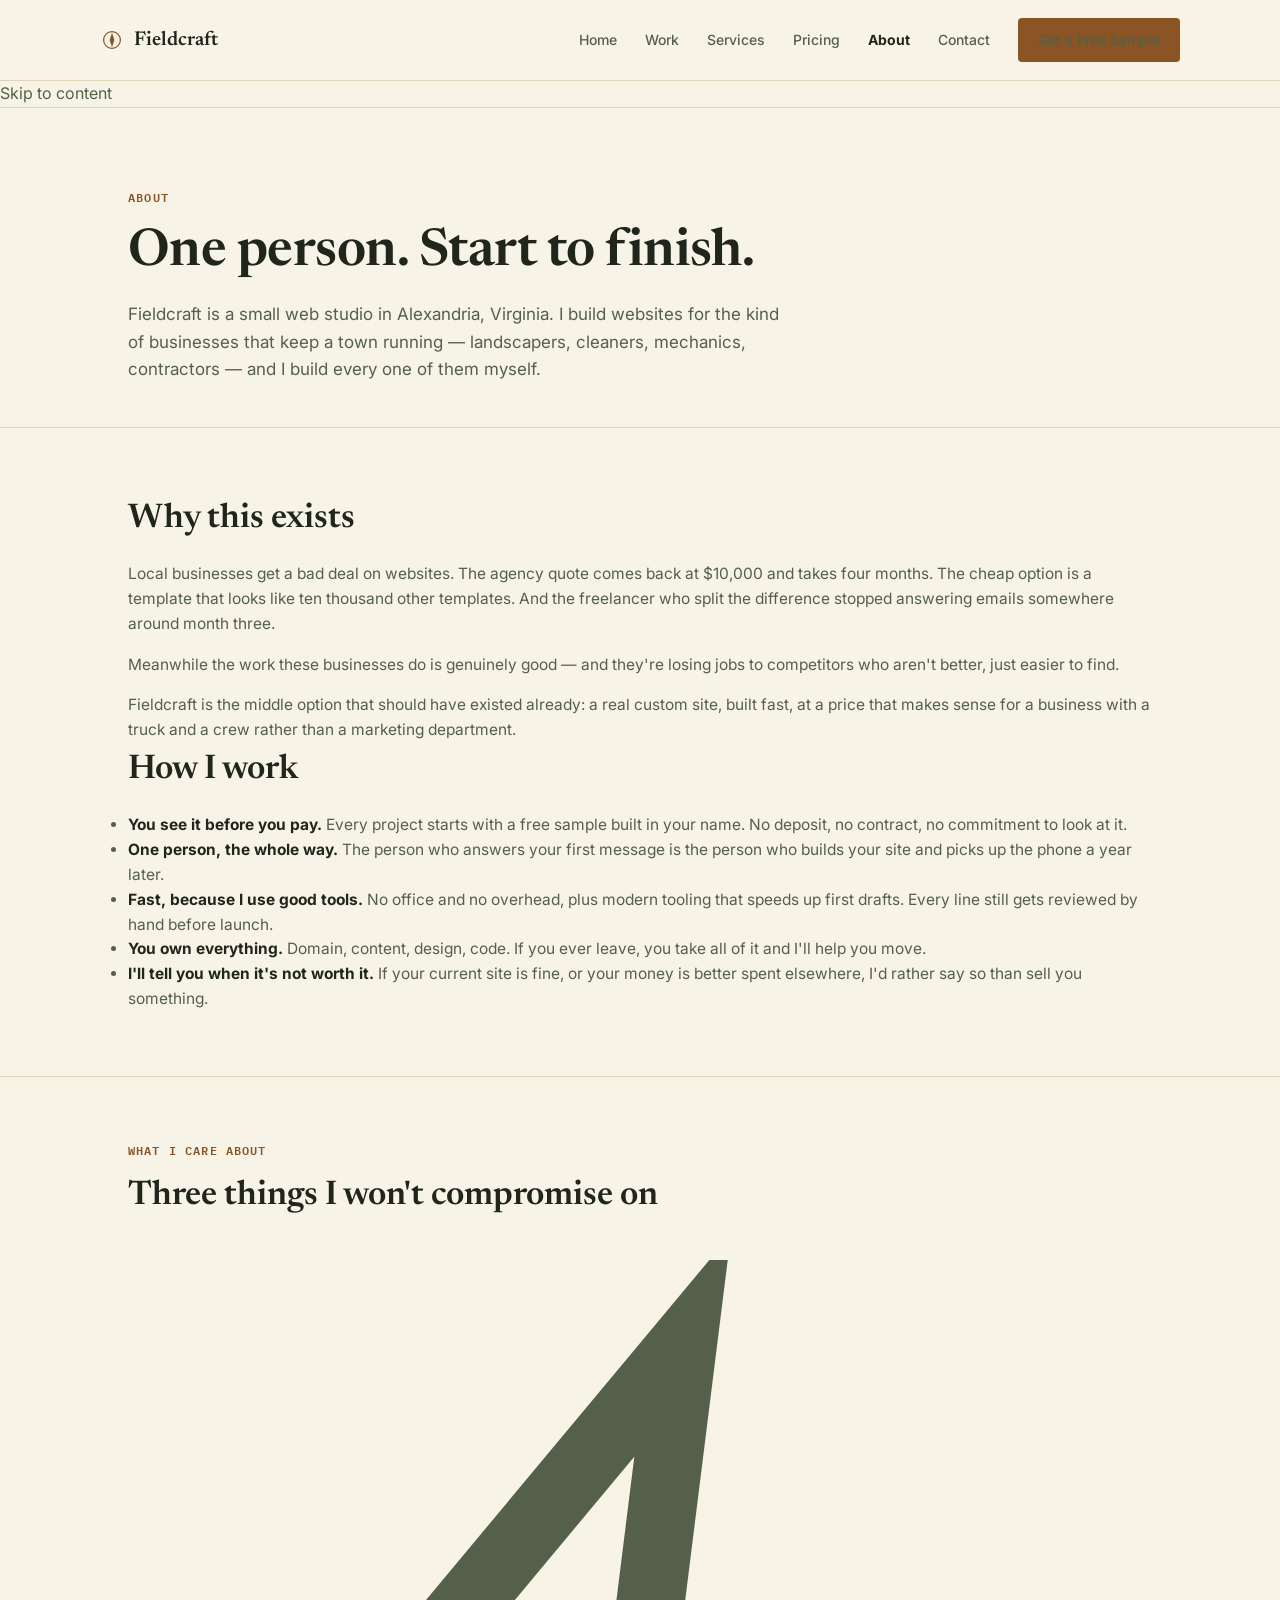
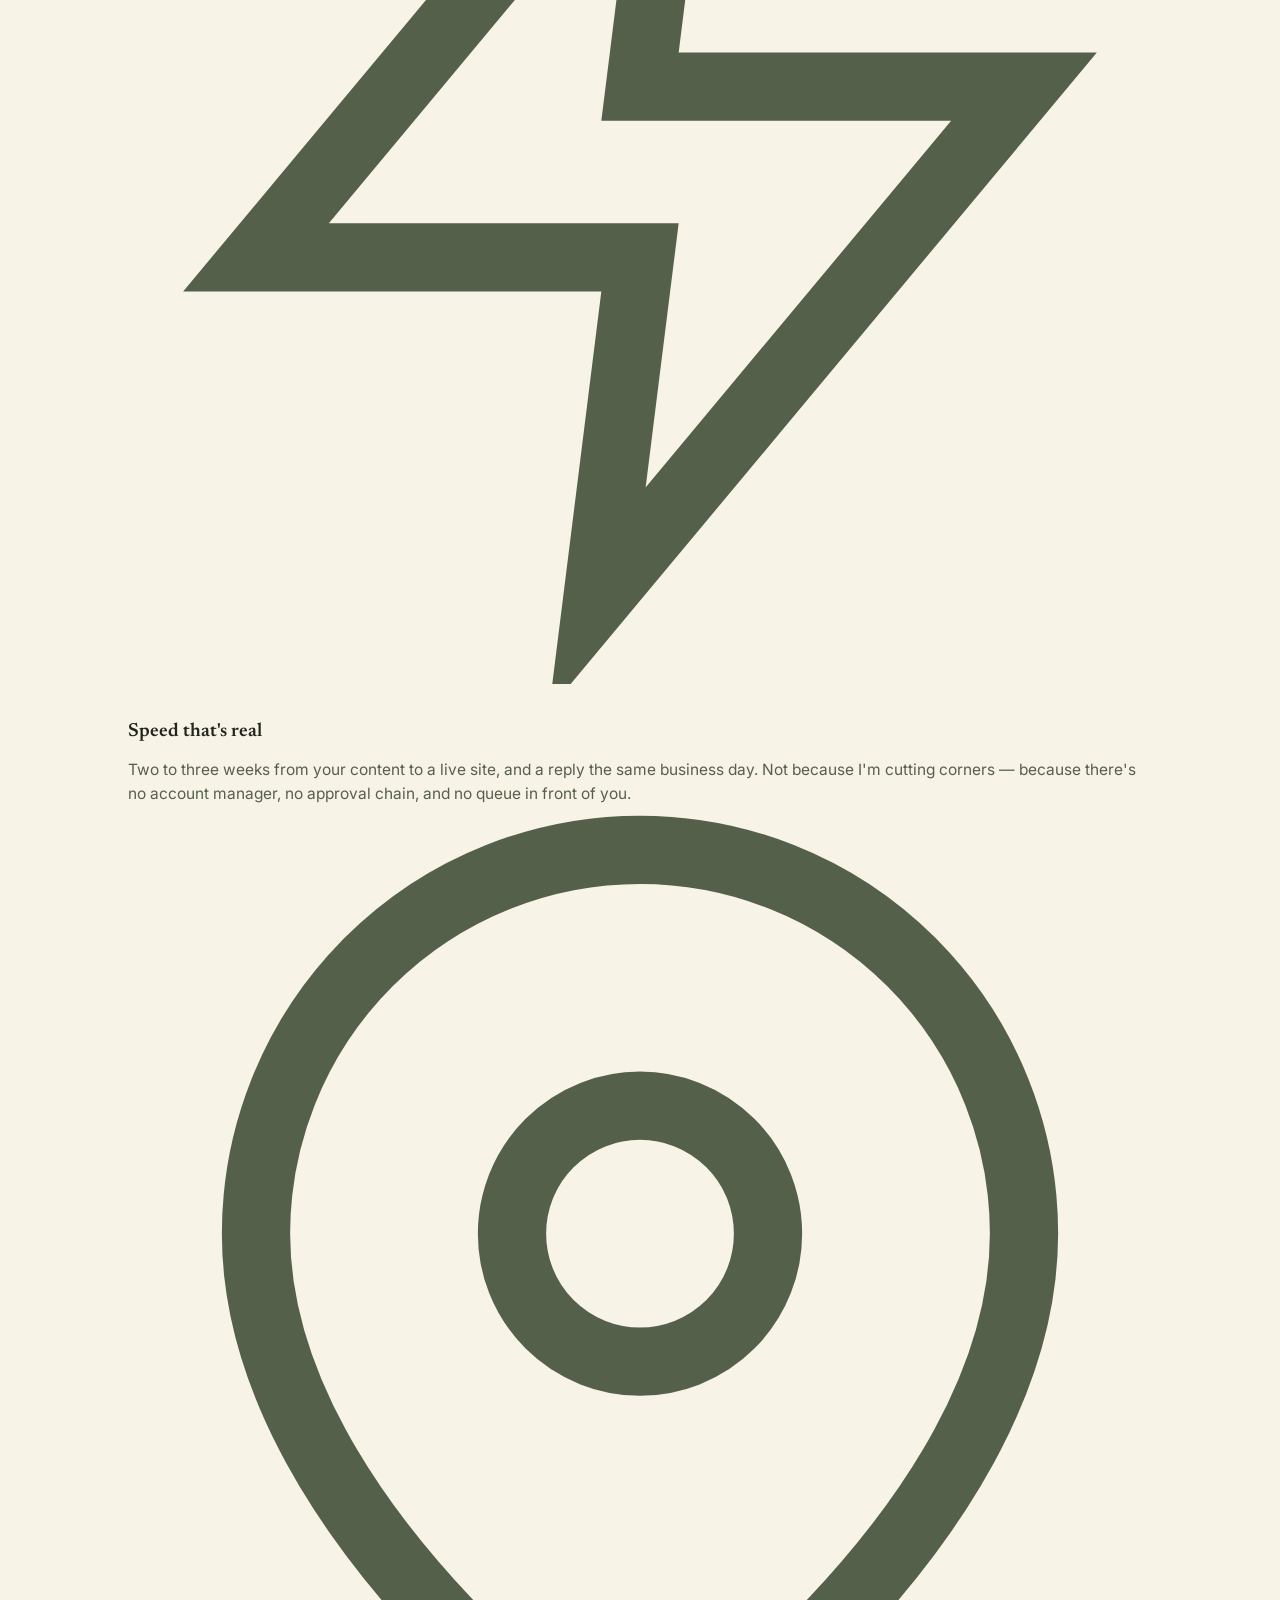
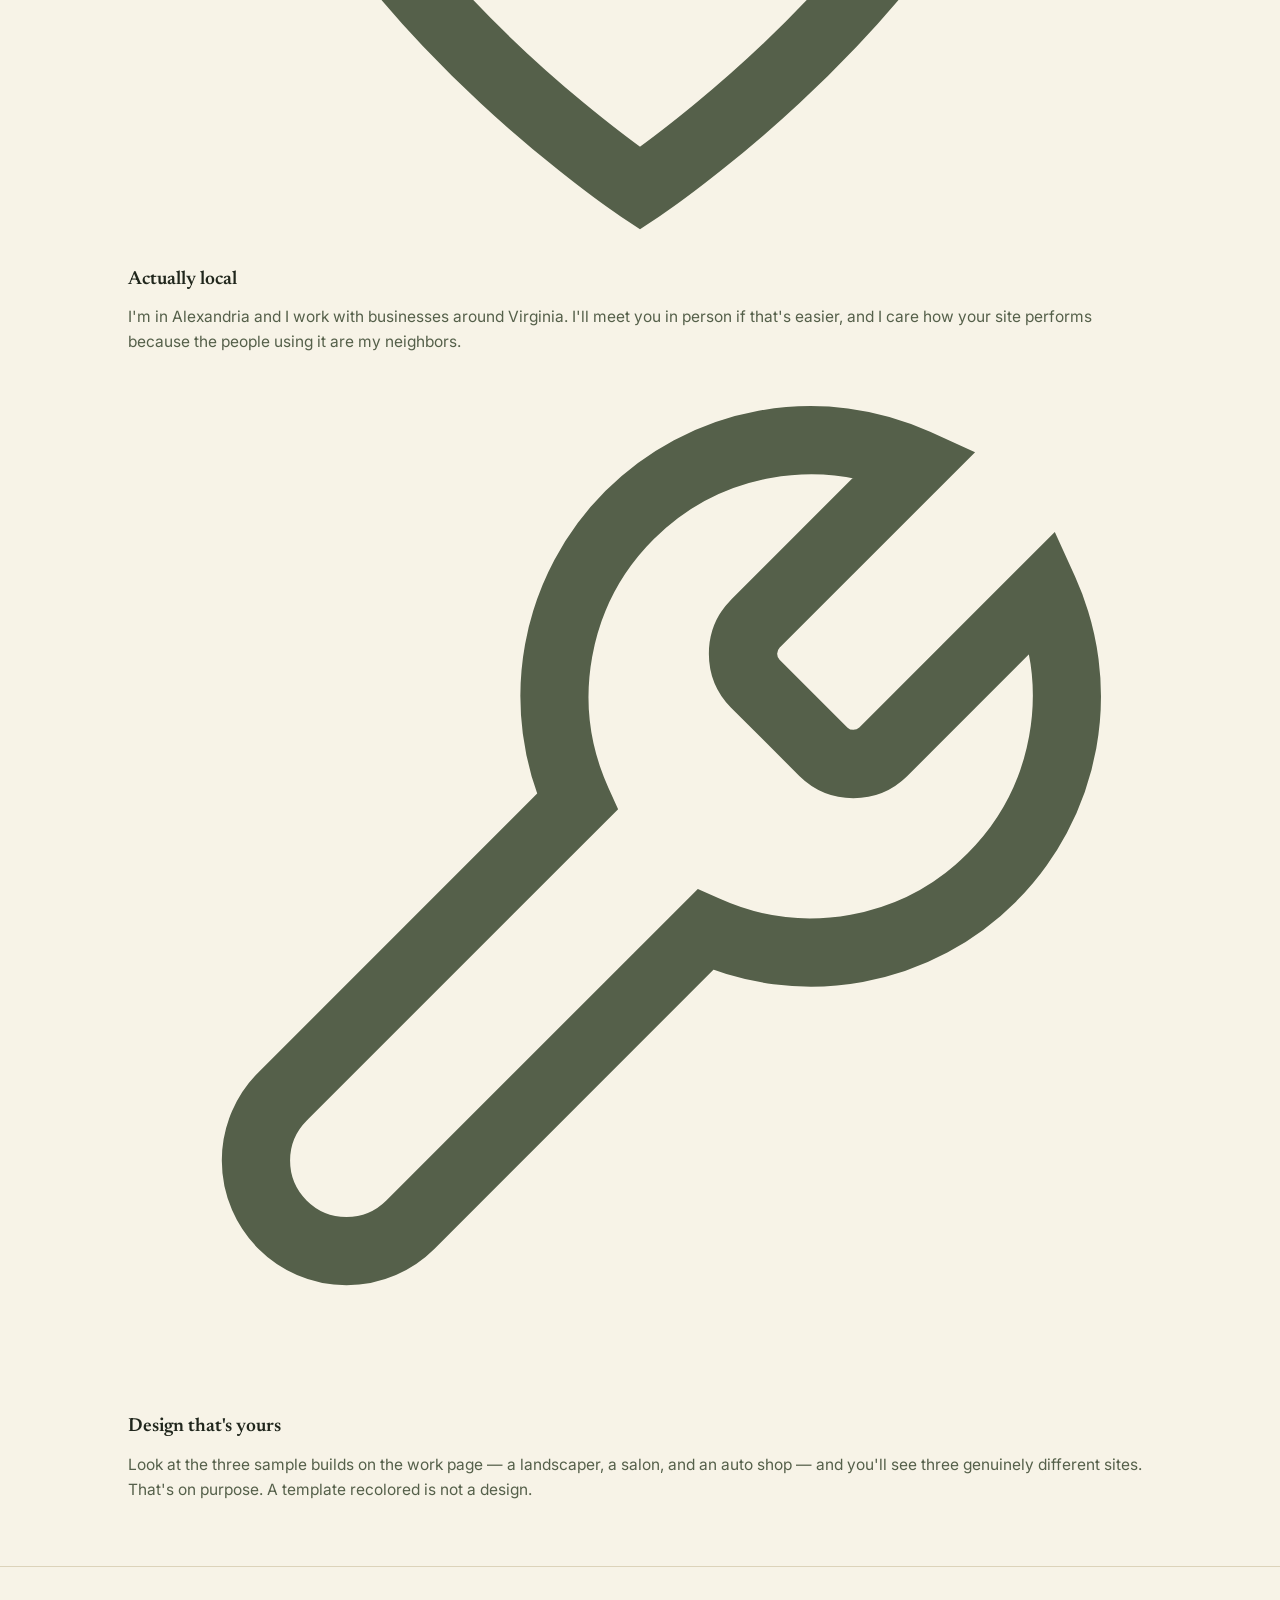
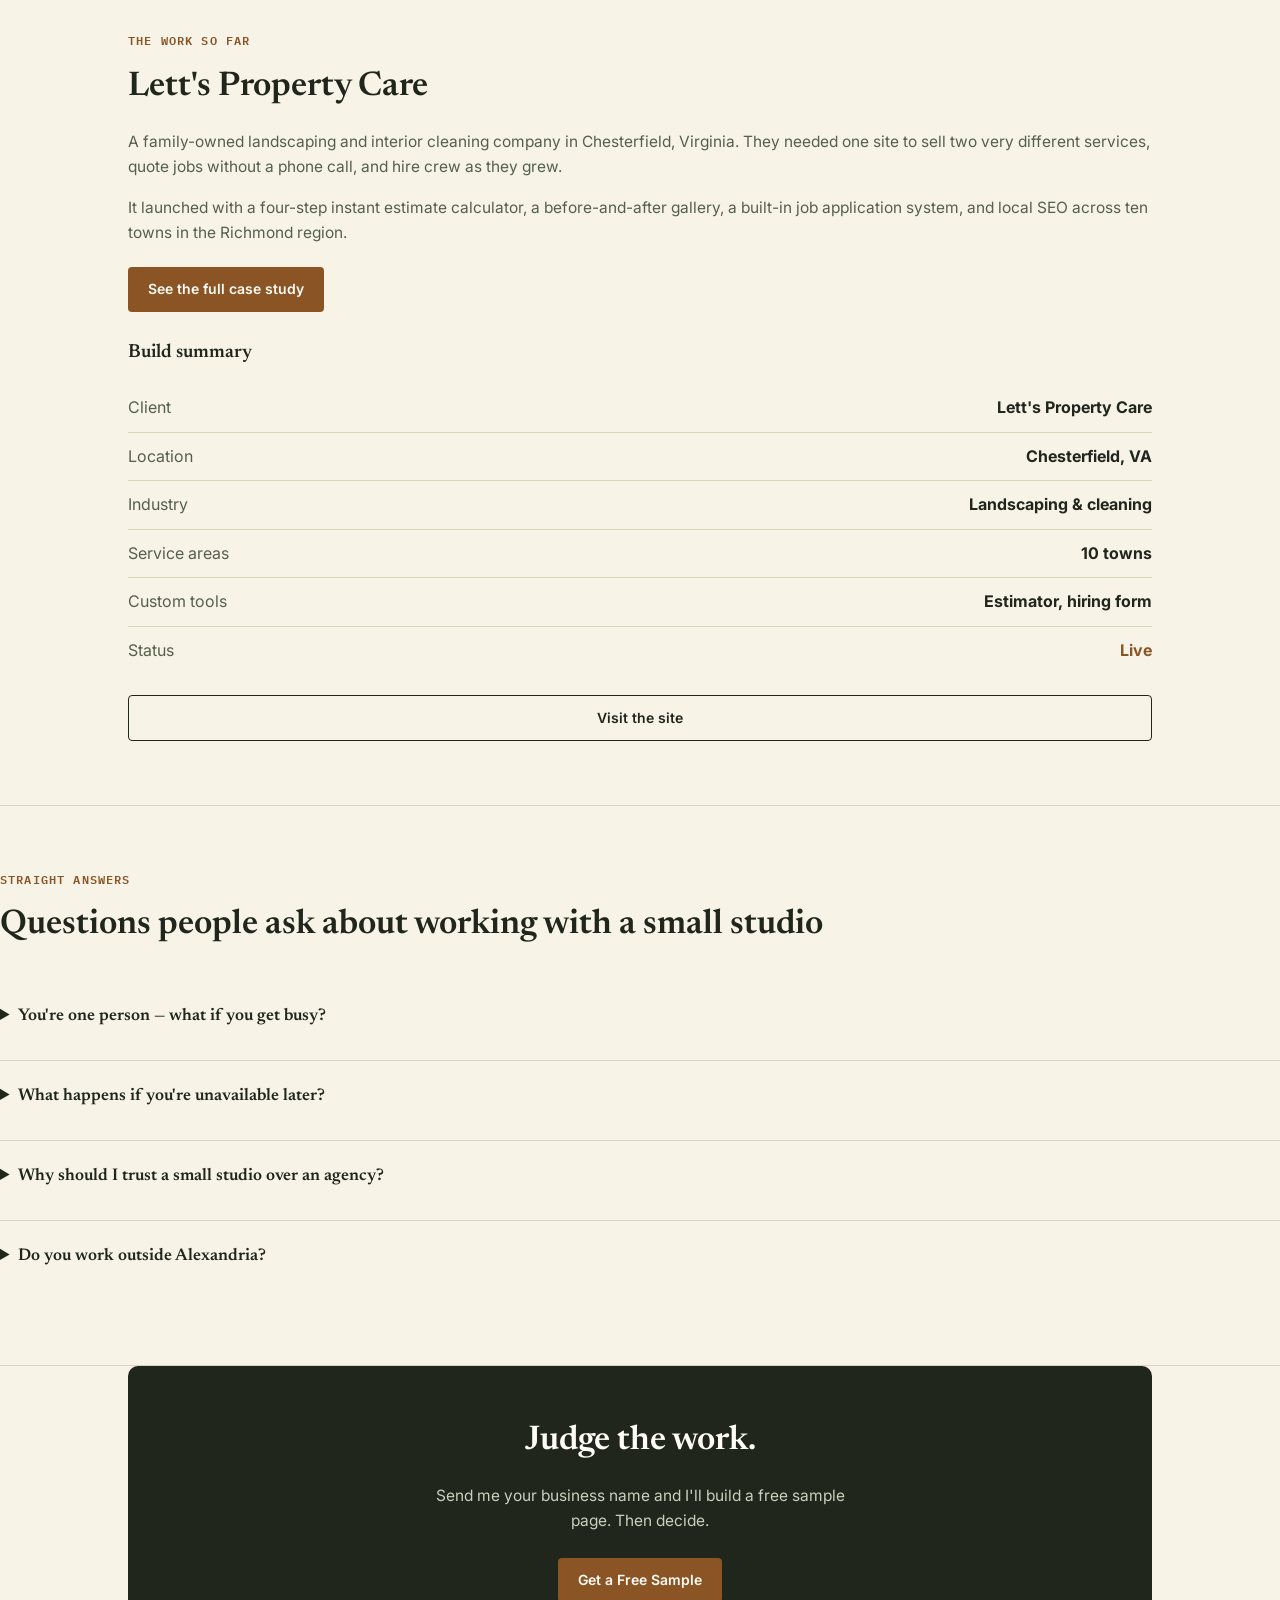
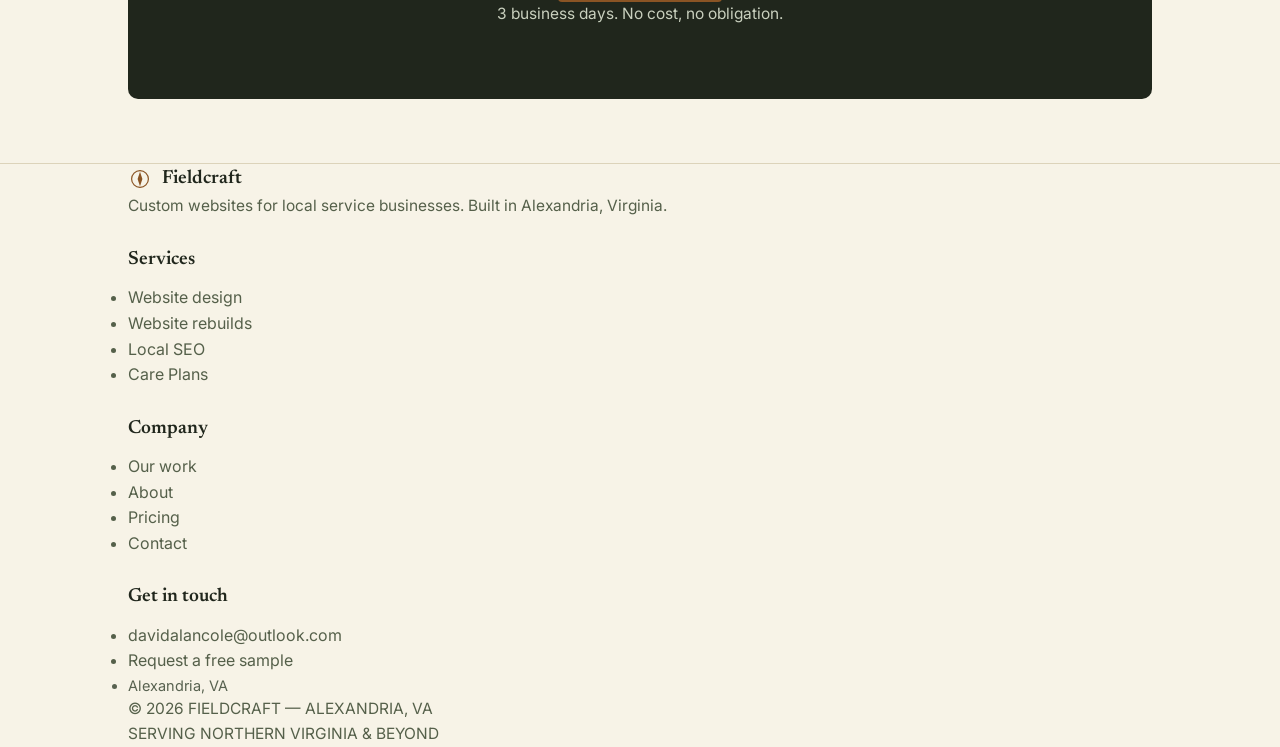
==== about.html @ 6c62a3f9 "Add files via upload" ====
<!DOCTYPE html>
<html lang="en">
<head>
<meta charset="UTF-8">
<meta name="viewport" content="width=device-width, initial-scale=1.0">
<title>About — Fieldcraft | Websites Built in Alexandria, VA</title>
<meta name="description" content="Fieldcraft is a one-person web studio in Alexandria, Virginia, building custom websites for local service businesses. One person, start to finish, who answers his own phone.">
<meta property="og:title" content="About — Fieldcraft">
<meta property="og:description" content="A one-person web studio in Alexandria, Virginia, building custom sites for local service businesses.">
<meta property="og:type" content="website">
<meta property="og:image" content="https://anchor-digital-tau.vercel.app/og-image.png">
<meta property="og:url" content="https://anchor-digital-tau.vercel.app/about.html">
<meta property="og:site_name" content="Fieldcraft">
<meta name="twitter:card" content="summary_large_image">
<link rel="canonical" href="https://anchor-digital-tau.vercel.app/about.html">

<link rel="icon" href="data:image/svg+xml,%3Csvg xmlns='http://www.w3.org/2000/svg' viewBox='0 0 40 40'%3E%3Crect width='40' height='40' fill='%2320261C'/%3E%3Ccircle cx='20' cy='20' r='14' fill='none' stroke='%23F7F3E7' stroke-width='2'/%3E%3Cpath d='M20 8 L24 20 L20 32 L16 20 Z' fill='%23A5672E'/%3E%3C/svg%3E">
<script>document.documentElement.className+=" js";</script>
<link rel="preconnect" href="https://fonts.googleapis.com">
<link href="https://fonts.googleapis.com/css2?family=Newsreader:ital,opsz,wght@0,6..72,500;0,6..72,600;1,6..72,500&family=Inter:wght@400;500;600;700&family=IBM+Plex+Mono:wght@400;500;600&display=swap" rel="stylesheet">
<link rel="stylesheet" href="css/styles.css">
</head>
<body>

<header class="site-header">
  <div class="wrap nav-row">
    <a href="index.html" class="brand">
      <svg viewBox="0 0 40 40" aria-hidden="true"><circle cx="20" cy="20" r="14" fill="none" stroke="currentColor" stroke-width="2"/><path d="M20 8 L24 20 L20 32 L16 20 Z" fill="currentColor"/></svg>
      Fieldcraft
    </a>
    <button class="nav-toggle" aria-label="Menu" aria-expanded="false" aria-controls="main-nav">
      <svg viewBox="0 0 24 24" fill="none" stroke="currentColor" stroke-width="2" aria-hidden="true"><line x1="3" y1="6" x2="21" y2="6"/><line x1="3" y1="12" x2="21" y2="12"/><line x1="3" y1="18" x2="21" y2="18"/></svg>
    </button>
    <nav class="main-nav" id="main-nav">
      <a href="index.html">Home</a>
      <a href="work.html">Work</a>
      <a href="services.html">Services</a>
      <a href="pricing.html">Pricing</a>
      <a href="about.html" class="current" aria-current="page">About</a>
      <a href="contact.html">Contact</a>
      <a href="contact.html" class="btn">Get a Free Sample</a>
    </nav>
  </div>
</header>

<a href="#main" class="skip-link">Skip to content</a>
<main id="main">

<section class="hero no-line" style="padding-bottom:44px;">
  <div class="wrap">
    <div class="eyebrow">About</div>
    <h1>One person. Start to finish.</h1>
    <p class="lede" style="max-width:660px;margin-top:20px;">Fieldcraft is a small web studio in Alexandria, Virginia. I build websites for the kind of businesses that keep a town running — landscapers, cleaners, mechanics, contractors — and I build every one of them myself.</p>
  </div>
</section>

<section data-reveal>
  <div class="wrap">
    <div class="grid-2" style="gap:56px;align-items:start;">
      <div>
        <h2>Why this exists</h2>
        <p style="margin-bottom:16px;">Local businesses get a bad deal on websites. The agency quote comes back at $10,000 and takes four months. The cheap option is a template that looks like ten thousand other templates. And the freelancer who split the difference stopped answering emails somewhere around month three.</p>
        <p style="margin-bottom:16px;">Meanwhile the work these businesses do is genuinely good — and they're losing jobs to competitors who aren't better, just easier to find.</p>
        <p>Fieldcraft is the middle option that should have existed already: a real custom site, built fast, at a price that makes sense for a business with a truck and a crew rather than a marketing department.</p>
      </div>
      <div>
        <h2>How I work</h2>
        <ul class="price-list" style="font-size:15.5px;margin-top:0;">
          <li><strong style="color:var(--ink);">You see it before you pay.</strong> Every project starts with a free sample built in your name. No deposit, no contract, no commitment to look at it.</li>
          <li><strong style="color:var(--ink);">One person, the whole way.</strong> The person who answers your first message is the person who builds your site and picks up the phone a year later.</li>
          <li><strong style="color:var(--ink);">Fast, because I use good tools.</strong> No office and no overhead, plus modern tooling that speeds up first drafts. Every line still gets reviewed by hand before launch.</li>
          <li><strong style="color:var(--ink);">You own everything.</strong> Domain, content, design, code. If you ever leave, you take all of it and I'll help you move.</li>
          <li><strong style="color:var(--ink);">I'll tell you when it's not worth it.</strong> If your current site is fine, or your money is better spent elsewhere, I'd rather say so than sell you something.</li>
        </ul>
      </div>
    </div>
  </div>
</section>

<!-- VALUES -->
<section class="alt" data-reveal>
  <div class="wrap">
    <div class="section-label">What I care about</div>
    <h2>Three things I won't compromise on</h2>
    <div class="grid-3" style="margin-top:36px;">
      <div class="card">
        <div class="card-icon"><svg viewBox="0 0 24 24" fill="none" stroke="currentColor" stroke-width="1.6"><path d="M13 2L3 14h9l-1 8 10-12h-9l1-8z"/></svg></div>
        <h3>Speed that's real</h3>
        <p>Two to three weeks from your content to a live site, and a reply the same business day. Not because I'm cutting corners — because there's no account manager, no approval chain, and no queue in front of you.</p>
      </div>
      <div class="card">
        <div class="card-icon"><svg viewBox="0 0 24 24" fill="none" stroke="currentColor" stroke-width="1.6"><path d="M21 10c0 7-9 13-9 13s-9-6-9-13a9 9 0 0 1 18 0z"/><circle cx="12" cy="10" r="3"/></svg></div>
        <h3>Actually local</h3>
        <p>I'm in Alexandria and I work with businesses around Virginia. I'll meet you in person if that's easier, and I care how your site performs because the people using it are my neighbors.</p>
      </div>
      <div class="card">
        <div class="card-icon"><svg viewBox="0 0 24 24" fill="none" stroke="currentColor" stroke-width="1.6"><path d="M14.7 6.3a1 1 0 0 0 0 1.4l1.6 1.6a1 1 0 0 0 1.4 0l3.77-3.77a6 6 0 0 1-7.94 7.94l-6.91 6.91a2.12 2.12 0 0 1-3-3l6.91-6.91a6 6 0 0 1 7.94-7.94l-3.76 3.76z"/></svg></div>
        <h3>Design that's yours</h3>
        <p>Look at the three sample builds on the work page — a landscaper, a salon, and an auto shop — and you'll see three genuinely different sites. That's on purpose. A template recolored is not a design.</p>
      </div>
    </div>
  </div>
</section>

<!-- THE WORK SO FAR -->
<section data-reveal>
  <div class="wrap">
    <div class="grid-2" style="gap:48px;align-items:center;">
      <div>
        <div class="section-label">The work so far</div>
        <h2>Lett's Property Care</h2>
        <p style="margin-bottom:16px;">A family-owned landscaping and interior cleaning company in Chesterfield, Virginia. They needed one site to sell two very different services, quote jobs without a phone call, and hire crew as they grew.</p>
        <p style="margin-bottom:22px;">It launched with a four-step instant estimate calculator, a before-and-after gallery, a built-in job application system, and local SEO across ten towns in the Richmond region.</p>
        <a href="work.html" class="btn">See the full case study</a>
      </div>
      <div class="card">
        <h3 style="margin-bottom:16px;">Build summary</h3>
        <ul style="list-style:none;">
          <li style="display:flex;justify-content:space-between;padding:11px 0;border-bottom:1px solid var(--line);"><span>Client</span><strong style="color:var(--ink);">Lett's Property Care</strong></li>
          <li style="display:flex;justify-content:space-between;padding:11px 0;border-bottom:1px solid var(--line);"><span>Location</span><strong style="color:var(--ink);">Chesterfield, VA</strong></li>
          <li style="display:flex;justify-content:space-between;padding:11px 0;border-bottom:1px solid var(--line);"><span>Industry</span><strong style="color:var(--ink);">Landscaping &amp; cleaning</strong></li>
          <li style="display:flex;justify-content:space-between;padding:11px 0;border-bottom:1px solid var(--line);"><span>Service areas</span><strong style="color:var(--ink);">10 towns</strong></li>
          <li style="display:flex;justify-content:space-between;padding:11px 0;border-bottom:1px solid var(--line);"><span>Custom tools</span><strong style="color:var(--ink);">Estimator, hiring form</strong></li>
          <li style="display:flex;justify-content:space-between;padding:11px 0;"><span>Status</span><strong style="color:var(--accent);">Live</strong></li>
        </ul>
        <a href="https://www.lettspropertycare.com/" target="_blank" rel="noopener" class="btn ghost" style="width:100%;text-align:center;margin-top:20px;">Visit the site</a>
      </div>
    </div>
  </div>
</section>

<!-- STRAIGHT ANSWERS -->
<section class="alt" data-reveal>
  <div class="wrap-narrow">
    <div class="section-label">Straight answers</div>
    <h2>Questions people ask about working with a small studio</h2>
    <div style="margin-top:28px;">
      <details class="faq-item">
        <summary class="faq-q">You're one person — what if you get busy?</summary>
        <div class="faq-a">I take on a limited number of builds at a time, on purpose. If I can't start when you need me, I'll tell you that on the first call and give you a real date rather than stringing you along. A late honest answer beats a missed deadline.</div>
      </details>
      <details class="faq-item">
        <summary class="faq-q">What happens if you're unavailable later?</summary>
        <div class="faq-a">You own your site outright, hosted on standard infrastructure any developer can pick up. There's no proprietary system holding your business hostage — if you ever needed to move to someone else, everything transfers cleanly.</div>
      </details>
      <details class="faq-item">
        <summary class="faq-q">Why should I trust a small studio over an agency?</summary>
        <div class="faq-a">Don't trust either on principle — look at the work. The Lett's site is live right now; click through it, use the estimate tool, and judge whether that's the standard you want. Then let me build you a free sample and compare that to anything else you've been quoted.</div>
      </details>
      <details class="faq-item">
        <summary class="faq-q">Do you work outside Alexandria?</summary>
        <div class="faq-a">Yes. The work is remote by nature, and Lett's is in Chesterfield, about two hours south. Being local is a bonus when it's convenient, not a requirement.</div>
      </details>
    </div>
  </div>
</section>

<section class="no-line" style="padding-top:0;" data-reveal>
  <div class="wrap">
    <div class="cta-band">
      <h2>Judge the work.</h2>
      <p>Send me your business name and I'll build a free sample page. Then decide.</p>
      <a href="contact.html" class="btn lg">Get a Free Sample</a>
      <p class="cta-sub">3 business days. No cost, no obligation.</p>
    </div>
  </div>
</section>

</main>

<footer>
  <div class="wrap">
    <div class="footer-main">
      <div class="footer-col footer-about">
        <div class="brand" style="font-size:19px;">
          <svg viewBox="0 0 40 40" aria-hidden="true"><circle cx="20" cy="20" r="14" fill="none" stroke="currentColor" stroke-width="2"/><path d="M20 8 L24 20 L20 32 L16 20 Z" fill="currentColor"/></svg>
          Fieldcraft
        </div>
        <p>Custom websites for local service businesses. Built in Alexandria, Virginia.</p>
      </div>
      <div class="footer-col">
        <h3 class="h4">Services</h3>
        <ul>
          <li><a href="services.html">Website design</a></li>
          <li><a href="services.html">Website rebuilds</a></li>
          <li><a href="services.html">Local SEO</a></li>
          <li><a href="services.html">Care Plans</a></li>
        </ul>
      </div>
      <div class="footer-col">
        <h3 class="h4">Company</h3>
        <ul>
          <li><a href="work.html">Our work</a></li>
          <li><a href="about.html">About</a></li>
          <li><a href="pricing.html">Pricing</a></li>
          <li><a href="contact.html">Contact</a></li>
        </ul>
      </div>
      <div class="footer-col">
        <h3 class="h4">Get in touch</h3>
        <ul>
          <li><a href="mailto:davidalancole@outlook.com">davidalancole@outlook.com</a></li>
          <li><a href="contact.html">Request a free sample</a></li>
          <li style="color:var(--ink-soft);font-size:14.5px;">Alexandria, VA</li>
        </ul>
      </div>
    </div>
    <div class="footer-bottom">
      <p>© 2026 FIELDCRAFT — ALEXANDRIA, VA</p>
      <p>SERVING NORTHERN VIRGINIA &amp; BEYOND</p>
    </div>
  </div>
</footer>

<script src="js/main.js"></script>
</body>
</html>
---- css/styles.css ----
:root{
  --ink:#20261C; --ink-dim:#55604A; --ink-soft:#586250;
  --paper:#F7F3E7; --paper-2:#EFE8D6; --cream-white:#FFFDF8;
  --line:#DCD3BA; --accent:#8A5424; --accent-dark:#6B3D19; --moss:#4B5C3D;
}
*{margin:0;padding:0;box-sizing:border-box;}
html{scroll-behavior:smooth;}
body{background:var(--paper);color:var(--ink-dim);font-family:'Inter',sans-serif;line-height:1.6;-webkit-font-smoothing:antialiased;}
.wrap{max-width:1080px;margin:0 auto;padding:0 28px;}
a{color:inherit;text-decoration:none;}
:focus-visible{outline:2px solid var(--accent);outline-offset:3px;}
.mono{font-family:'IBM Plex Mono',monospace;}
@media (prefers-reduced-motion: reduce){*{animation:none !important;transition:none !important;}}

/* Reveal-on-scroll. Scoped to .js so that if JavaScript fails or is disabled,
   content is fully visible rather than invisible. Fail-safe by design. */
.js [data-reveal]{opacity:0;transform:translateY(14px);transition:opacity .5s ease, transform .5s ease;}
.js [data-reveal].is-visible{opacity:1;transform:translateY(0);}
@media (prefers-reduced-motion: reduce){.js [data-reveal]{opacity:1;transform:none;}}

/* HEADER */
.site-header{position:sticky;top:0;z-index:20;background:rgba(247,243,231,.92);backdrop-filter:blur(6px);border-bottom:1px solid var(--line);}
.nav-row{display:flex;justify-content:space-between;align-items:center;padding:18px 0;}
.brand{display:flex;align-items:center;gap:10px;font-family:'Newsreader',serif;font-weight:600;font-size:20px;color:var(--ink);}
.brand svg{width:24px;height:24px;color:var(--accent);flex-shrink:0;}
nav.main-nav{display:flex;align-items:center;gap:28px;}
nav.main-nav a{font-size:14px;font-weight:500;color:var(--ink-dim);}
nav.main-nav a.current{color:var(--ink);font-weight:700;}
nav.main-nav a:hover{color:var(--ink);}
.btn{
  background:var(--accent);color:var(--cream-white);padding:11px 20px;border-radius:4px;font-weight:600;
  font-size:14px;display:inline-block;border:none;cursor:pointer;
}
.btn:hover{background:var(--accent-dark);}
.btn.ghost{background:transparent;border:1px solid var(--ink);color:var(--ink);}
.btn.ghost:hover{background:var(--ink);color:var(--paper);}

/* HERO */
.hero{padding:80px 0 60px;}
.hero-grid{display:grid;grid-template-columns:1.15fr .85fr;gap:48px;align-items:center;}
.eyebrow{font-family:'IBM Plex Mono',monospace;font-size:12px;letter-spacing:.1em;text-transform:uppercase;color:var(--accent);margin-bottom:18px;font-weight:600;}
h1{font-family:'Newsreader',serif;font-weight:600;font-size:52px;line-height:1.08;color:var(--ink);letter-spacing:-.01em;}
h1 em{font-style:italic;color:var(--accent);}
.hero p.lede{margin:20px 0 0;font-size:17px;max-width:460px;}
.hero-ctas{margin-top:30px;display:flex;gap:14px;flex-wrap:wrap;}
.hero-mark{justify-self:end;}
.hero-mark svg{width:100%;max-width:280px;color:var(--ink);}

.trust-strip{margin-top:40px;padding-top:24px;border-top:1px solid var(--line);display:flex;gap:32px;flex-wrap:wrap;font-family:'IBM Plex Mono',monospace;font-size:12.5px;text-transform:uppercase;letter-spacing:.03em;color:var(--ink-soft);}
.trust-strip strong{color:var(--ink);font-weight:700;}

/* PAGE HERO (non-home pages) */
.page-hero{padding:56px 0 48px;border-top:none;}
.page-hero h1{font-size:40px;}
.page-hero p.lede{max-width:600px;}

section{padding:64px 0;border-top:1px solid var(--line);}
.section-label{font-family:'IBM Plex Mono',monospace;font-size:11.5px;letter-spacing:.1em;text-transform:uppercase;color:var(--accent);margin-bottom:10px;font-weight:600;}
h2{font-family:'Newsreader',serif;font-weight:600;font-size:34px;color:var(--ink);margin-bottom:16px;}
h3{font-family:'Newsreader',serif;font-weight:600;font-size:19px;color:var(--ink);margin:26px 0 10px;}
.section-intro{max-width:560px;margin-bottom:36px;}
p{font-size:15.5px;}

/* WORK CARDS (shared by home + work page) */
.work-grid{display:grid;grid-template-columns:repeat(3,1fr);gap:20px;}
.work-grid.large .work-frame{height:220px;}
.work-card{
  position:relative;background:var(--cream-white);border:1px solid var(--line);border-radius:8px;
  overflow:hidden;box-shadow:0 1px 2px rgba(32,38,28,.06);transition:transform .18s ease, box-shadow .18s ease;
}
.work-card:hover{transform:translateY(-3px);box-shadow:0 10px 24px rgba(32,38,28,.12);}
.work-card-link{position:absolute;inset:0;z-index:2;}
.work-frame{position:relative;height:160px;overflow:hidden;background:#0c0c0c;}
.work-frame iframe{position:absolute;top:0;left:0;width:1280px;height:960px;border:none;transform:scale(.234);transform-origin:top left;pointer-events:none;}
.work-info{padding:16px 18px 18px;}
.work-info .name{font-family:'Newsreader',serif;font-weight:600;font-size:16px;color:var(--ink);}
.work-info .type{font-family:'IBM Plex Mono',monospace;font-size:10.5px;color:var(--ink-soft);text-transform:uppercase;margin-top:4px;margin-bottom:10px;}
.work-info p.blurb{font-size:13.5px;margin:8px 0 10px;color:var(--ink-dim);}
.work-info .view-link{font-size:12.5px;font-weight:700;color:var(--accent);display:inline-flex;align-items:center;gap:4px;}
.see-all{margin-top:26px;display:inline-flex;align-items:center;gap:6px;font-weight:600;color:var(--ink);font-size:14.5px;border-bottom:1px solid var(--ink);padding-bottom:2px;}

/* PROCESS */
.workflow{margin:0;padding:0;list-style:none;display:grid;grid-template-columns:repeat(4,1fr);gap:16px;}
.workflow li{border:1px solid var(--line);border-radius:6px;padding:20px 18px;background:var(--cream-white);}
.step-tag{font-family:'IBM Plex Mono',monospace;color:var(--accent);font-weight:700;font-size:13px;}
.workflow li p{margin-top:10px;font-size:14px;color:var(--ink-dim);}

/* WHY */
.why-grid{display:grid;grid-template-columns:1.1fr .9fr;gap:40px;align-items:start;}
.why-grid p{max-width:460px;}
.why-list{list-style:none;padding:0;margin-top:6px;}
.why-list li{padding:16px 0;border-bottom:1px solid var(--line);font-size:14.5px;}
.why-list li:last-child{border-bottom:none;}
.why-list strong{display:block;color:var(--ink);margin-bottom:3px;font-size:14.5px;font-family:'Newsreader',serif;font-weight:600;}

/* CTA BAND */
.cta-band{background:var(--ink);border-radius:10px;padding:48px 44px;text-align:center;}
.cta-band h2{color:var(--cream-white);}
.cta-band p{color:#C9D0BE;max-width:440px;margin:0 auto 24px;}

/* PRICING */
.pricing-grid{display:grid;grid-template-columns:repeat(3,1fr);gap:20px;}
.price-card{background:var(--cream-white);border:1px solid var(--line);border-radius:8px;padding:28px 24px;}
.price-card.hi{border:2px solid var(--accent);position:relative;}
.price-card.hi::before{content:"Most Popular";position:absolute;top:-12px;left:24px;background:var(--accent);color:var(--cream-white);font-family:'IBM Plex Mono',monospace;font-size:10px;letter-spacing:.06em;text-transform:uppercase;padding:4px 10px;border-radius:3px;}
.price-tier{font-family:'IBM Plex Mono',monospace;font-size:11px;letter-spacing:.08em;text-transform:uppercase;color:var(--ink-soft);margin-bottom:10px;}
.price-amt{font-family:'Newsreader',serif;font-weight:600;font-size:28px;color:var(--ink);}
.price-care{font-family:'IBM Plex Mono',monospace;font-size:13px;color:var(--accent);margin-top:6px;}
.price-card p{color:var(--ink-dim);font-size:14px;margin-top:14px;}

table{width:100%;border-collapse:collapse;font-size:14px;}
th{text-align:left;font-family:'IBM Plex Mono',monospace;font-size:10.5px;letter-spacing:.06em;text-transform:uppercase;color:var(--ink-soft);padding:10px 10px;border-bottom:2px solid var(--line);}
td{padding:12px 10px;border-bottom:1px solid var(--line);color:var(--ink-dim);}
tr:last-child td{border-bottom:none;}

/* FAQ */
.faq-item{border-bottom:1px solid var(--line);padding:22px 0;}
.faq-item:last-child{border-bottom:none;}
.faq-q{font-family:'Newsreader',serif;font-weight:600;color:var(--ink);font-size:17px;margin-bottom:8px;}
.faq-a{font-size:14.5px;}

/* CONTACT */
.contact-box{background:var(--cream-white);border:1px solid var(--line);border-radius:10px;padding:44px 40px;text-align:center;}
.contact-box h2{color:var(--ink);}
.contact-box p{color:var(--ink-dim);max-width:460px;margin:0 auto 22px;}
.contact-alt{margin-top:16px;font-size:13.5px;}
.contact-info-grid{display:grid;grid-template-columns:repeat(3,1fr);gap:20px;margin-top:40px;text-align:left;}
.contact-info-grid .info-card{border:1px solid var(--line);border-radius:8px;padding:20px;background:var(--cream-white);}
.contact-info-grid .info-label{font-family:'IBM Plex Mono',monospace;font-size:10.5px;letter-spacing:.06em;text-transform:uppercase;color:var(--ink-soft);margin-bottom:6px;}
.contact-info-grid .info-val{font-family:'Newsreader',serif;font-weight:600;color:var(--ink);font-size:16px;}

footer{padding:0;border-top:1px solid var(--line);margin-top:0;}
.footer-row{padding:40px 0;display:flex;justify-content:space-between;align-items:center;flex-wrap:wrap;gap:16px;}
.footer-nav{display:flex;gap:22px;}
.footer-nav a{font-size:13.5px;color:var(--ink-dim);}
.footer-meta{font-family:'IBM Plex Mono',monospace;font-size:11.5px;color:var(--ink-soft);letter-spacing:.04em;}

/* SAMPLE BACK BAR (used on /samples pages) */
.back-bar{position:sticky;top:0;z-index:30;background:#1A1A1A;color:#EAEAEA;font-family:'IBM Plex Mono',monospace;font-size:12.5px;letter-spacing:.02em;}
.back-bar .wrap{display:flex;justify-content:space-between;align-items:center;padding:10px 28px;max-width:1080px;}
.back-bar a{color:#F2C879;font-weight:600;}
.back-bar a:hover{text-decoration:underline;}

/* MOBILE NAV TOGGLE */
.nav-toggle{display:none;background:none;border:1px solid var(--line);border-radius:4px;padding:7px 9px;cursor:pointer;line-height:0;}
.nav-toggle svg{width:20px;height:20px;color:var(--ink);}

@media(max-width:840px){
  .hero-grid{grid-template-columns:1fr;}
  .hero-mark{display:none;}
  h1{font-size:36px;}
  .page-hero h1{font-size:32px;}
  h2{font-size:28px;}
  .work-grid,.workflow,.why-grid,.pricing-grid,.contact-info-grid{grid-template-columns:1fr;}
  .work-grid .work-frame,.work-grid.large .work-frame{height:210px;}
  .work-frame iframe{transform:scale(.34);}
  .cta-band{padding:36px 24px;}
  .trust-strip{gap:16px;font-size:11.5px;}
  section{padding:48px 0;}

  .nav-toggle{display:block;}
  nav.main-nav{
    position:absolute;top:100%;left:0;right:0;
    flex-direction:column;align-items:stretch;gap:0;
    background:var(--paper);border-bottom:1px solid var(--line);
    padding:8px 28px 18px;
    display:none;
  }
  nav.main-nav.is-open{display:flex;}
  nav.main-nav a{padding:13px 0;border-bottom:1px solid var(--line);font-size:15px;}
  nav.main-nav a:last-child{border-bottom:none;}
  nav.main-nav a.btn{margin-top:12px;text-align:center;border-bottom:none;}
  .site-header{position:relative;}
  .nav-row{position:relative;}
}
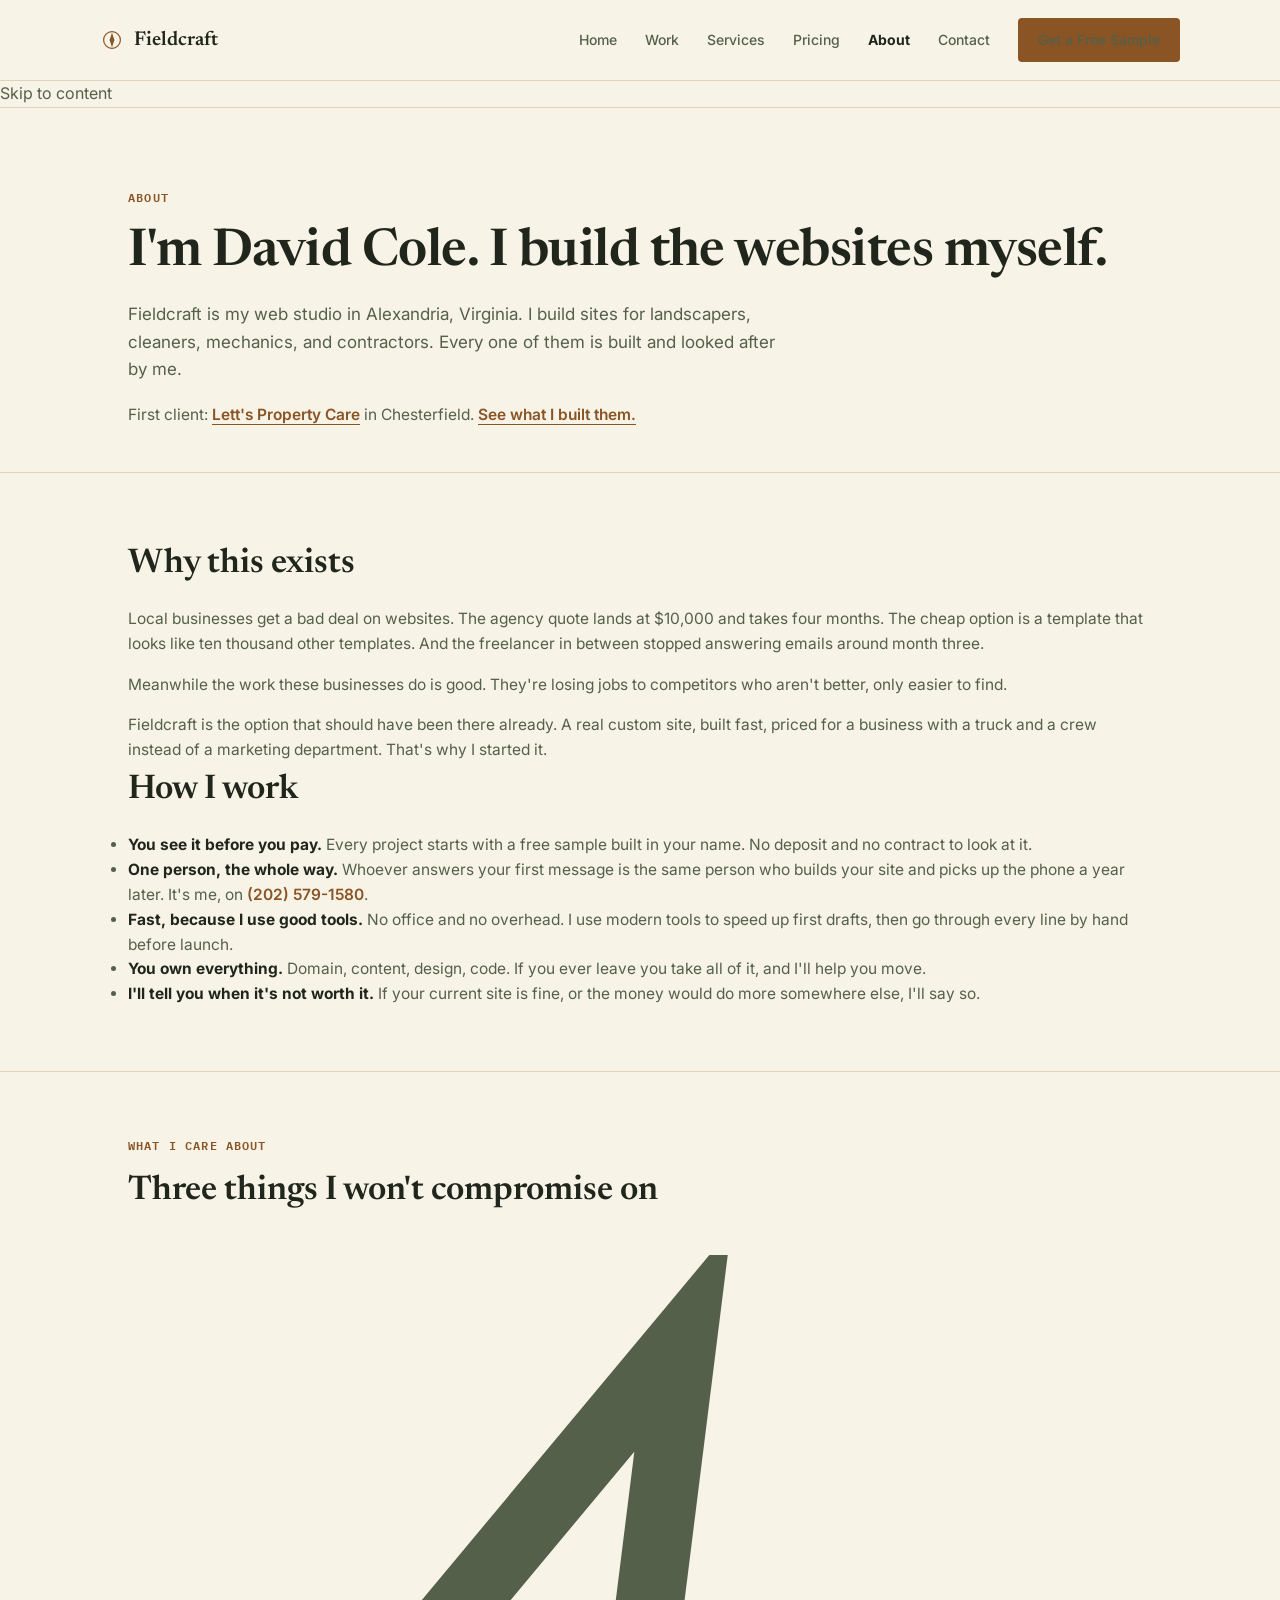
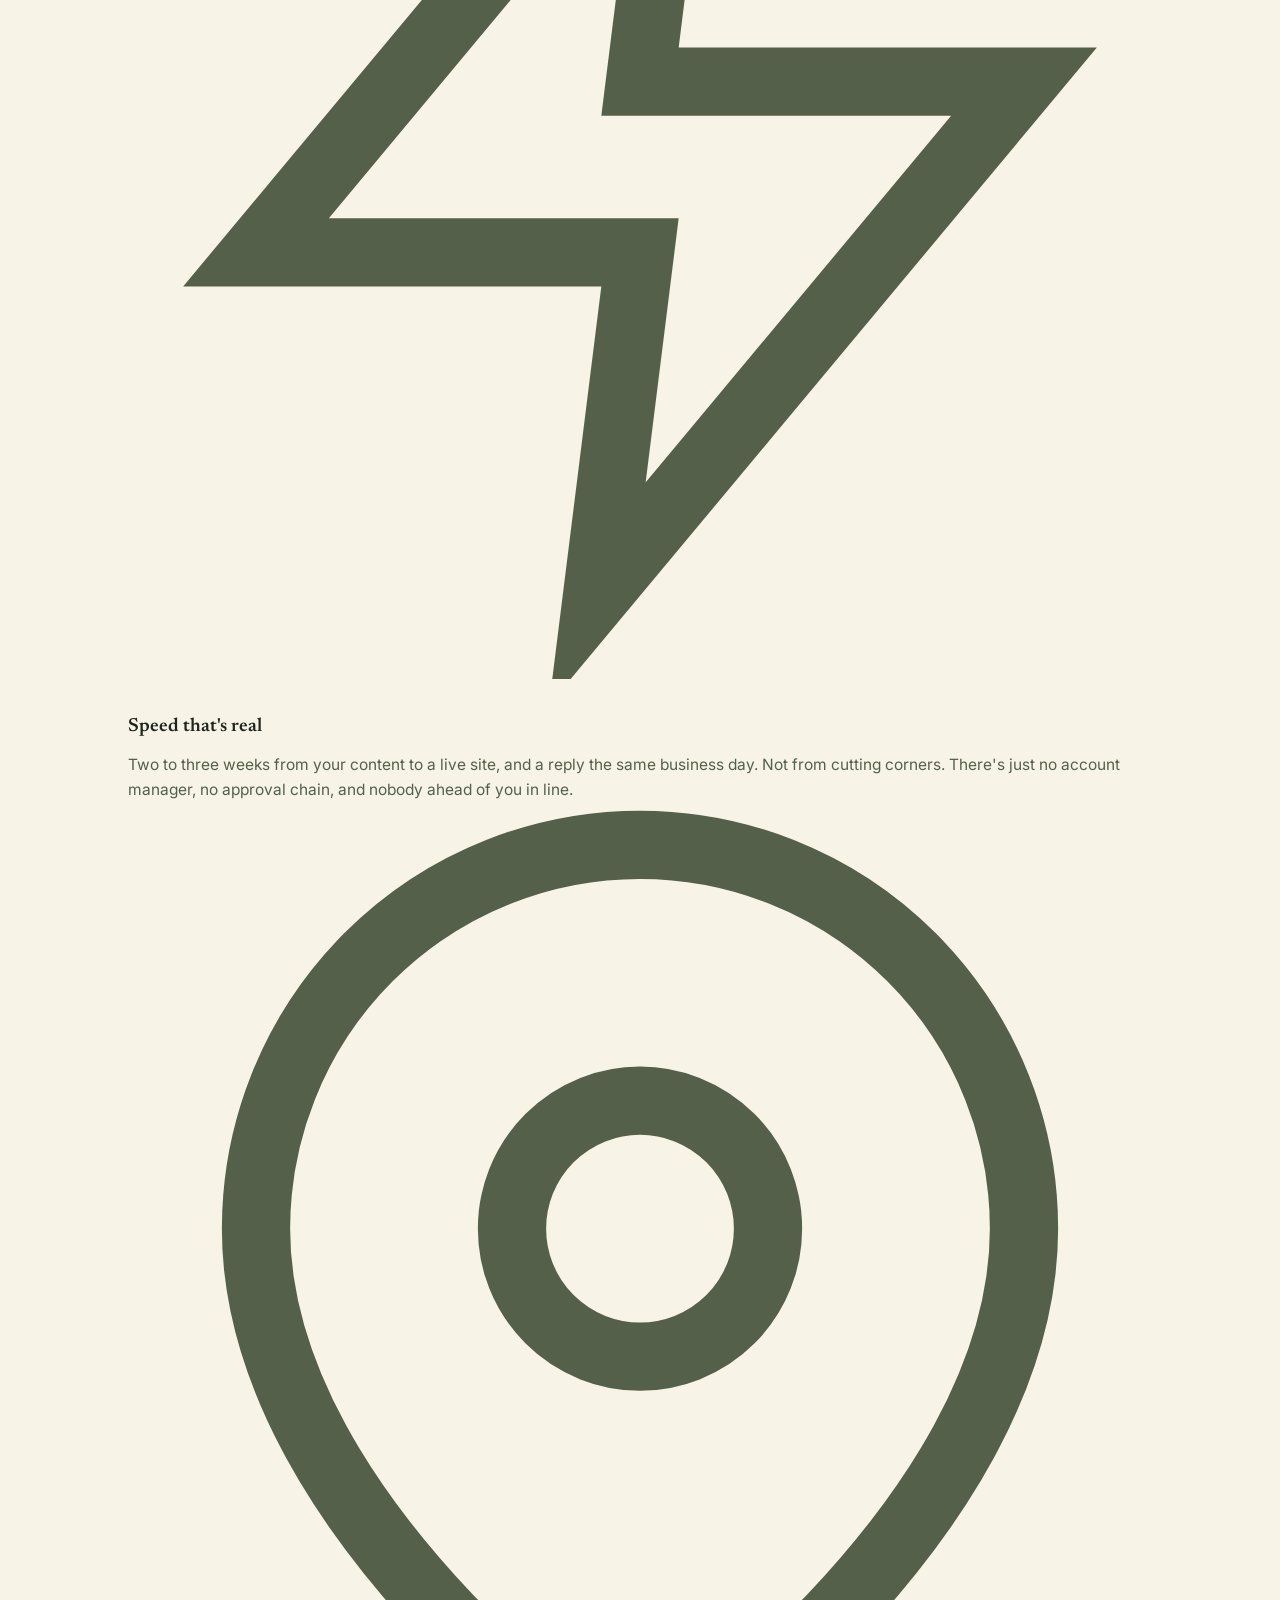
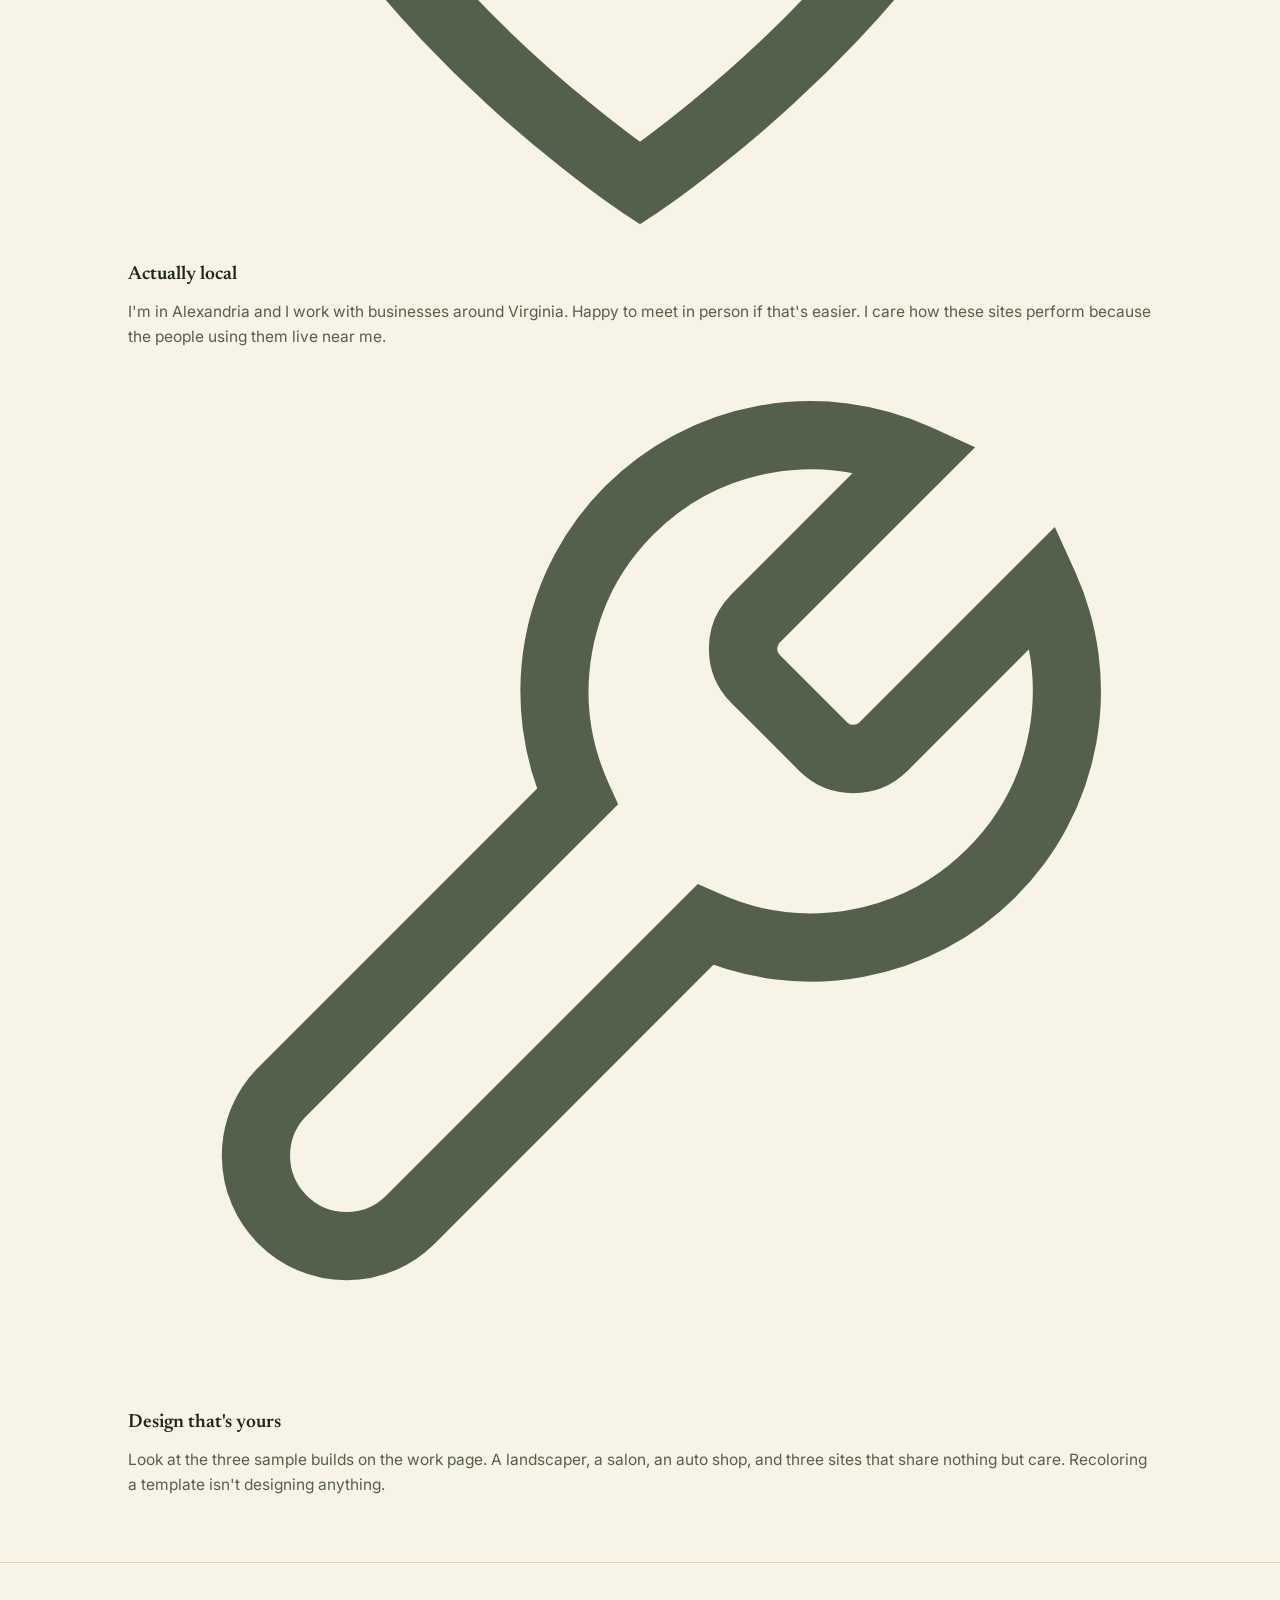
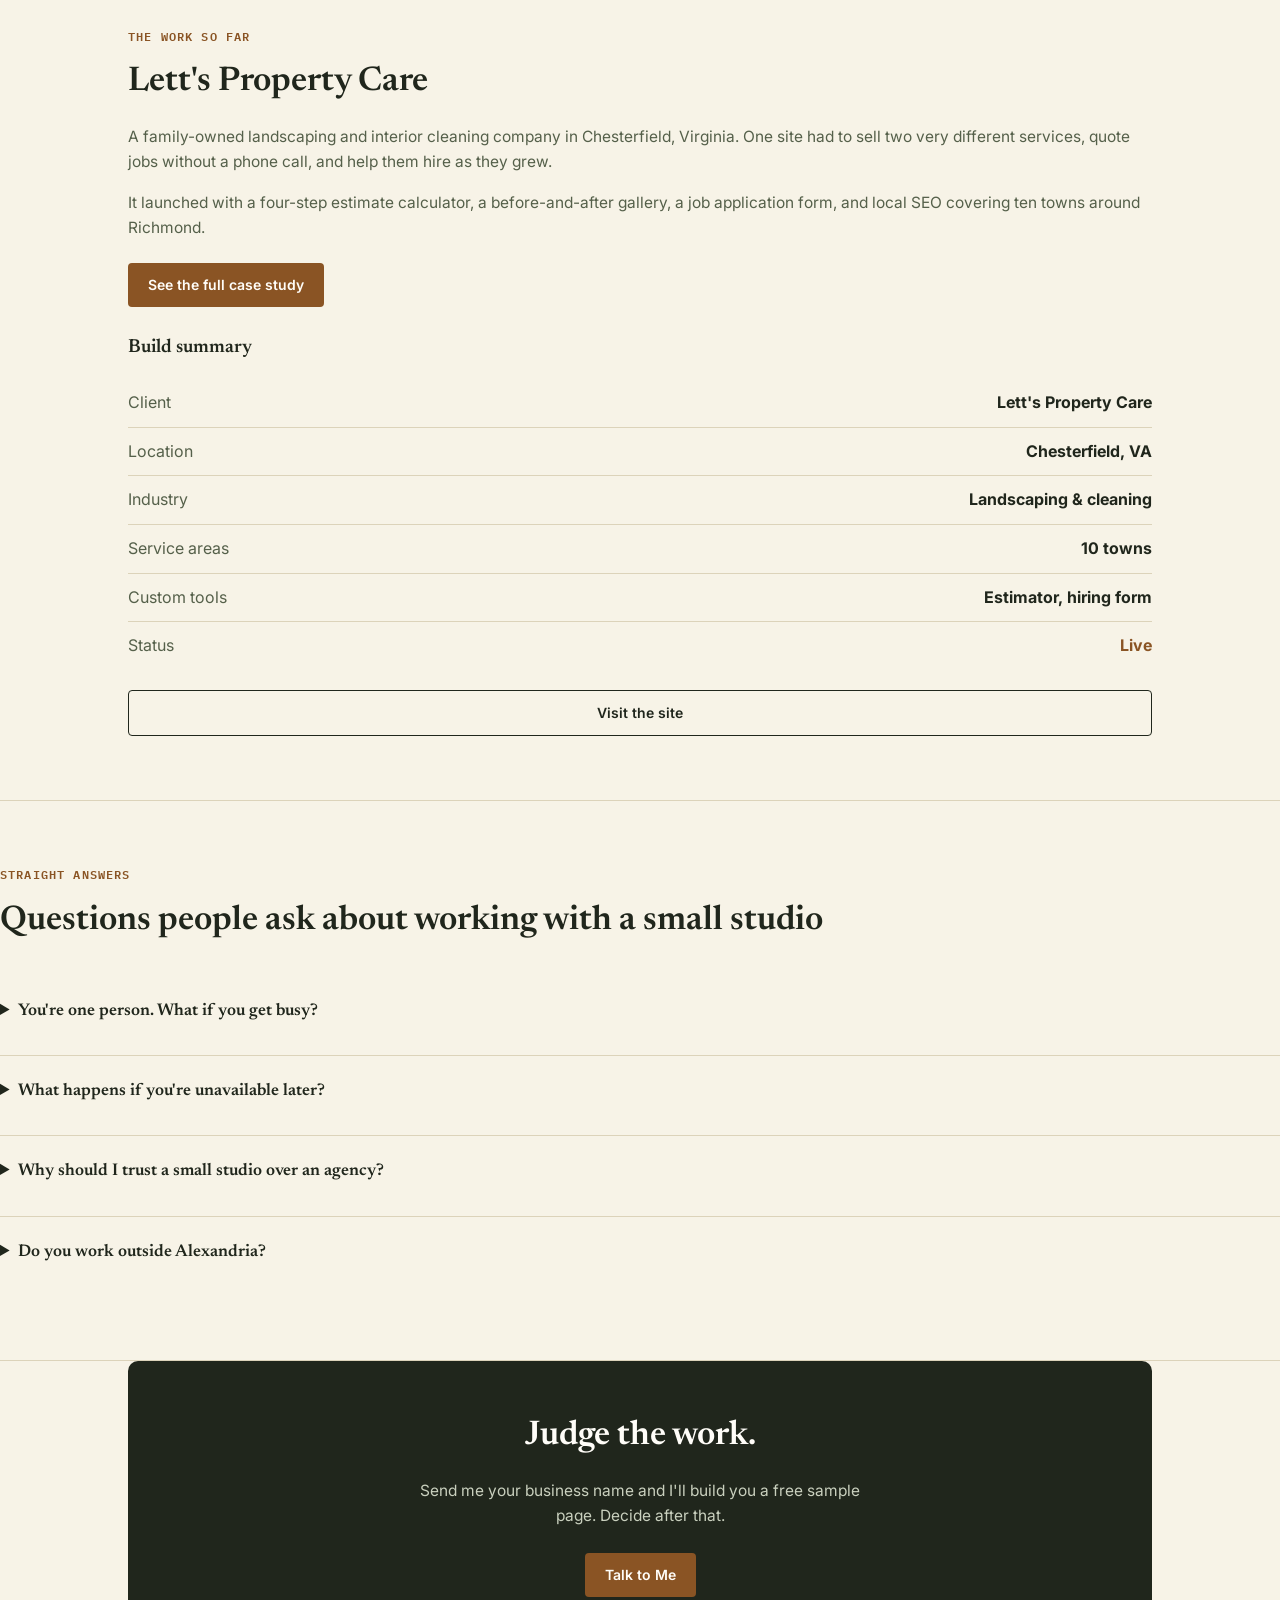
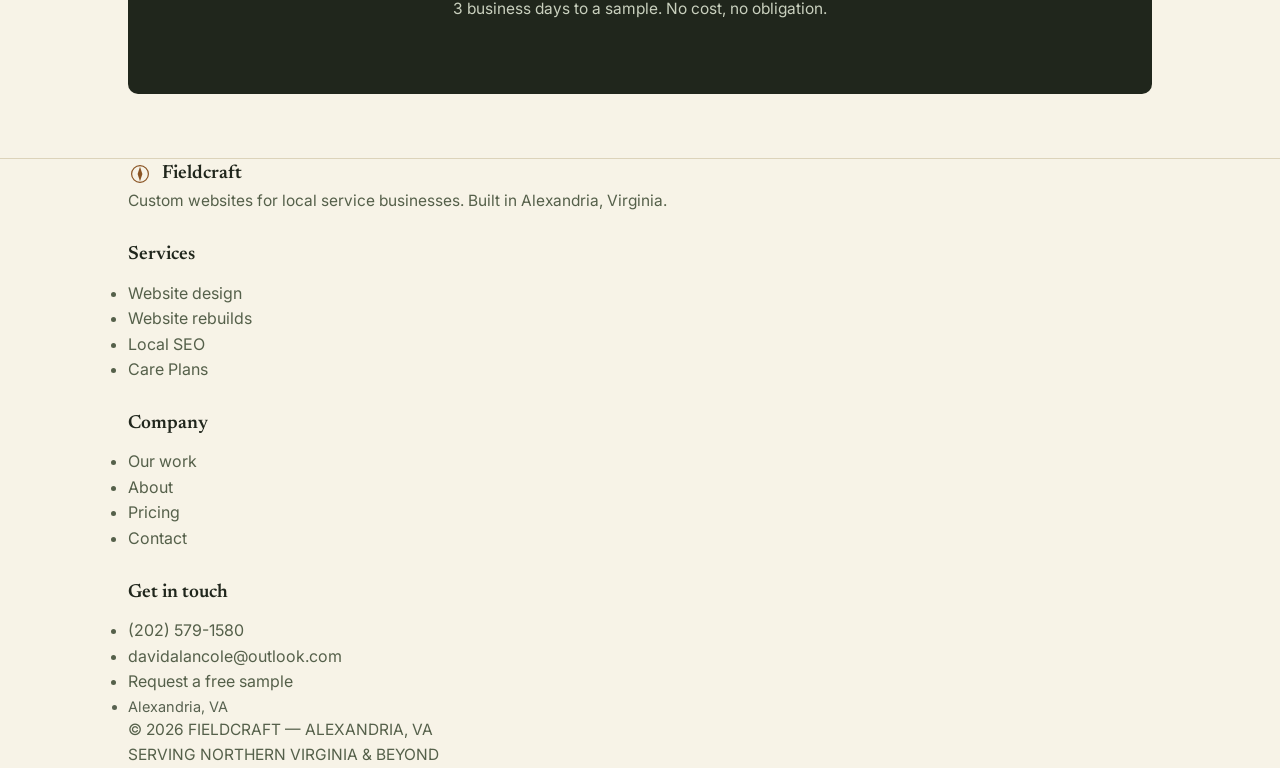
==== commit 303dd832: "Add files via upload" ====
--- a/about.html
+++ b/about.html
@@ -8,11 +8,11 @@
 <meta property="og:title" content="About — Fieldcraft">
 <meta property="og:description" content="A one-person web studio in Alexandria, Virginia, building custom sites for local service businesses.">
 <meta property="og:type" content="website">
-<meta property="og:image" content="https://anchor-digital-tau.vercel.app/og-image.png">
-<meta property="og:url" content="https://anchor-digital-tau.vercel.app/about.html">
+<meta property="og:image" content="https://fieldcraft-va.vercel.app/og-image.png">
+<meta property="og:url" content="https://fieldcraft-va.vercel.app/about.html">
 <meta property="og:site_name" content="Fieldcraft">
 <meta name="twitter:card" content="summary_large_image">
-<link rel="canonical" href="https://anchor-digital-tau.vercel.app/about.html">
+<link rel="canonical" href="https://fieldcraft-va.vercel.app/about.html">
 
 <link rel="icon" href="data:image/svg+xml,%3Csvg xmlns='http://www.w3.org/2000/svg' viewBox='0 0 40 40'%3E%3Crect width='40' height='40' fill='%2320261C'/%3E%3Ccircle cx='20' cy='20' r='14' fill='none' stroke='%23F7F3E7' stroke-width='2'/%3E%3Cpath d='M20 8 L24 20 L20 32 L16 20 Z' fill='%23A5672E'/%3E%3C/svg%3E">
 <script>document.documentElement.className+=" js";</script>
@@ -49,8 +49,9 @@
 <section class="hero no-line" style="padding-bottom:44px;">
   <div class="wrap">
     <div class="eyebrow">About</div>
-    <h1>One person. Start to finish.</h1>
-    <p class="lede" style="max-width:660px;margin-top:20px;">Fieldcraft is a small web studio in Alexandria, Virginia. I build websites for the kind of businesses that keep a town running — landscapers, cleaners, mechanics, contractors — and I build every one of them myself.</p>
+    <h1>I'm David Cole. I build the websites myself.</h1>
+    <p class="lede" style="max-width:660px;margin-top:20px;">Fieldcraft is my web studio in Alexandria, Virginia. I build sites for landscapers, cleaners, mechanics, and contractors. Every one of them is built and looked after by me.</p>
+    <p style="margin-top:20px;font-size:15.5px;">First client: <a href="https://www.lettspropertycare.com/" target="_blank" rel="noopener" style="color:var(--accent);font-weight:600;border-bottom:1px solid var(--accent);">Lett's Property Care</a> in Chesterfield. <a href="work.html" style="color:var(--accent);font-weight:600;border-bottom:1px solid var(--accent);">See what I built them.</a></p>
   </div>
 </section>
 
@@ -59,18 +60,18 @@
     <div class="grid-2" style="gap:56px;align-items:start;">
       <div>
         <h2>Why this exists</h2>
-        <p style="margin-bottom:16px;">Local businesses get a bad deal on websites. The agency quote comes back at $10,000 and takes four months. The cheap option is a template that looks like ten thousand other templates. And the freelancer who split the difference stopped answering emails somewhere around month three.</p>
-        <p style="margin-bottom:16px;">Meanwhile the work these businesses do is genuinely good — and they're losing jobs to competitors who aren't better, just easier to find.</p>
-        <p>Fieldcraft is the middle option that should have existed already: a real custom site, built fast, at a price that makes sense for a business with a truck and a crew rather than a marketing department.</p>
+        <p style="margin-bottom:16px;">Local businesses get a bad deal on websites. The agency quote lands at $10,000 and takes four months. The cheap option is a template that looks like ten thousand other templates. And the freelancer in between stopped answering emails around month three.</p>
+        <p style="margin-bottom:16px;">Meanwhile the work these businesses do is good. They're losing jobs to competitors who aren't better, only easier to find.</p>
+        <p>Fieldcraft is the option that should have been there already. A real custom site, built fast, priced for a business with a truck and a crew instead of a marketing department. That's why I started it.</p>
       </div>
       <div>
         <h2>How I work</h2>
         <ul class="price-list" style="font-size:15.5px;margin-top:0;">
-          <li><strong style="color:var(--ink);">You see it before you pay.</strong> Every project starts with a free sample built in your name. No deposit, no contract, no commitment to look at it.</li>
-          <li><strong style="color:var(--ink);">One person, the whole way.</strong> The person who answers your first message is the person who builds your site and picks up the phone a year later.</li>
-          <li><strong style="color:var(--ink);">Fast, because I use good tools.</strong> No office and no overhead, plus modern tooling that speeds up first drafts. Every line still gets reviewed by hand before launch.</li>
-          <li><strong style="color:var(--ink);">You own everything.</strong> Domain, content, design, code. If you ever leave, you take all of it and I'll help you move.</li>
-          <li><strong style="color:var(--ink);">I'll tell you when it's not worth it.</strong> If your current site is fine, or your money is better spent elsewhere, I'd rather say so than sell you something.</li>
+          <li><strong style="color:var(--ink);">You see it before you pay.</strong> Every project starts with a free sample built in your name. No deposit and no contract to look at it.</li>
+          <li><strong style="color:var(--ink);">One person, the whole way.</strong> Whoever answers your first message is the same person who builds your site and picks up the phone a year later. It's me, on <a href="tel:+12025791580" style="color:var(--accent);font-weight:600;">(202) 579-1580</a>.</li>
+          <li><strong style="color:var(--ink);">Fast, because I use good tools.</strong> No office and no overhead. I use modern tools to speed up first drafts, then go through every line by hand before launch.</li>
+          <li><strong style="color:var(--ink);">You own everything.</strong> Domain, content, design, code. If you ever leave you take all of it, and I'll help you move.</li>
+          <li><strong style="color:var(--ink);">I'll tell you when it's not worth it.</strong> If your current site is fine, or the money would do more somewhere else, I'll say so.</li>
         </ul>
       </div>
     </div>
@@ -86,17 +87,17 @@
       <div class="card">
         <div class="card-icon"><svg viewBox="0 0 24 24" fill="none" stroke="currentColor" stroke-width="1.6"><path d="M13 2L3 14h9l-1 8 10-12h-9l1-8z"/></svg></div>
         <h3>Speed that's real</h3>
-        <p>Two to three weeks from your content to a live site, and a reply the same business day. Not because I'm cutting corners — because there's no account manager, no approval chain, and no queue in front of you.</p>
+        <p>Two to three weeks from your content to a live site, and a reply the same business day. Not from cutting corners. There's just no account manager, no approval chain, and nobody ahead of you in line.</p>
       </div>
       <div class="card">
         <div class="card-icon"><svg viewBox="0 0 24 24" fill="none" stroke="currentColor" stroke-width="1.6"><path d="M21 10c0 7-9 13-9 13s-9-6-9-13a9 9 0 0 1 18 0z"/><circle cx="12" cy="10" r="3"/></svg></div>
         <h3>Actually local</h3>
-        <p>I'm in Alexandria and I work with businesses around Virginia. I'll meet you in person if that's easier, and I care how your site performs because the people using it are my neighbors.</p>
+        <p>I'm in Alexandria and I work with businesses around Virginia. Happy to meet in person if that's easier. I care how these sites perform because the people using them live near me.</p>
       </div>
       <div class="card">
         <div class="card-icon"><svg viewBox="0 0 24 24" fill="none" stroke="currentColor" stroke-width="1.6"><path d="M14.7 6.3a1 1 0 0 0 0 1.4l1.6 1.6a1 1 0 0 0 1.4 0l3.77-3.77a6 6 0 0 1-7.94 7.94l-6.91 6.91a2.12 2.12 0 0 1-3-3l6.91-6.91a6 6 0 0 1 7.94-7.94l-3.76 3.76z"/></svg></div>
         <h3>Design that's yours</h3>
-        <p>Look at the three sample builds on the work page — a landscaper, a salon, and an auto shop — and you'll see three genuinely different sites. That's on purpose. A template recolored is not a design.</p>
+        <p>Look at the three sample builds on the work page. A landscaper, a salon, an auto shop, and three sites that share nothing but care. Recoloring a template isn't designing anything.</p>
       </div>
     </div>
   </div>
@@ -109,8 +110,8 @@
       <div>
         <div class="section-label">The work so far</div>
         <h2>Lett's Property Care</h2>
-        <p style="margin-bottom:16px;">A family-owned landscaping and interior cleaning company in Chesterfield, Virginia. They needed one site to sell two very different services, quote jobs without a phone call, and hire crew as they grew.</p>
-        <p style="margin-bottom:22px;">It launched with a four-step instant estimate calculator, a before-and-after gallery, a built-in job application system, and local SEO across ten towns in the Richmond region.</p>
+        <p style="margin-bottom:16px;">A family-owned landscaping and interior cleaning company in Chesterfield, Virginia. One site had to sell two very different services, quote jobs without a phone call, and help them hire as they grew.</p>
+        <p style="margin-bottom:22px;">It launched with a four-step estimate calculator, a before-and-after gallery, a job application form, and local SEO covering ten towns around Richmond.</p>
         <a href="work.html" class="btn">See the full case study</a>
       </div>
       <div class="card">
@@ -136,20 +137,20 @@
     <h2>Questions people ask about working with a small studio</h2>
     <div style="margin-top:28px;">
       <details class="faq-item">
-        <summary class="faq-q">You're one person — what if you get busy?</summary>
-        <div class="faq-a">I take on a limited number of builds at a time, on purpose. If I can't start when you need me, I'll tell you that on the first call and give you a real date rather than stringing you along. A late honest answer beats a missed deadline.</div>
+        <summary class="faq-q">You're one person. What if you get busy?</summary>
+        <div class="faq-a">I keep the number of builds low on purpose. If I can't start when you need me, you'll hear that on the first call along with a real date. I'd rather give you a date you don't love than miss one you do.</div>
       </details>
       <details class="faq-item">
         <summary class="faq-q">What happens if you're unavailable later?</summary>
-        <div class="faq-a">You own your site outright, hosted on standard infrastructure any developer can pick up. There's no proprietary system holding your business hostage — if you ever needed to move to someone else, everything transfers cleanly.</div>
+        <div class="faq-a">You own your site outright and it runs on standard infrastructure any developer can pick up. Nothing proprietary, nothing locked. If you ever needed to hand it to someone else, it transfers cleanly.</div>
       </details>
       <details class="faq-item">
         <summary class="faq-q">Why should I trust a small studio over an agency?</summary>
-        <div class="faq-a">Don't trust either on principle — look at the work. The Lett's site is live right now; click through it, use the estimate tool, and judge whether that's the standard you want. Then let me build you a free sample and compare that to anything else you've been quoted.</div>
+        <div class="faq-a">Don't trust either on principle. Look at the work. The Lett's site is live right now, so click through it and try the estimate tool. Then let me build you a free sample and compare it to whatever else you've been quoted.</div>
       </details>
       <details class="faq-item">
         <summary class="faq-q">Do you work outside Alexandria?</summary>
-        <div class="faq-a">Yes. The work is remote by nature, and Lett's is in Chesterfield, about two hours south. Being local is a bonus when it's convenient, not a requirement.</div>
+        <div class="faq-a">Yes. The work is remote anyway, and Lett's is in Chesterfield, about two hours south of me. Being local is a bonus when it helps, not a requirement.</div>
       </details>
     </div>
   </div>
@@ -159,9 +160,9 @@
   <div class="wrap">
     <div class="cta-band">
       <h2>Judge the work.</h2>
-      <p>Send me your business name and I'll build a free sample page. Then decide.</p>
-      <a href="contact.html" class="btn lg">Get a Free Sample</a>
-      <p class="cta-sub">3 business days. No cost, no obligation.</p>
+      <p>Send me your business name and I'll build you a free sample page. Decide after that.</p>
+      <a href="contact.html" class="btn lg">Talk to Me</a>
+      <p class="cta-sub">3 business days to a sample. No cost, no obligation.</p>
     </div>
   </div>
 </section>
@@ -199,6 +200,7 @@
       <div class="footer-col">
         <h3 class="h4">Get in touch</h3>
         <ul>
+          <li><a href="tel:+12025791580">(202) 579-1580</a></li>
           <li><a href="mailto:davidalancole@outlook.com">davidalancole@outlook.com</a></li>
           <li><a href="contact.html">Request a free sample</a></li>
           <li style="color:var(--ink-soft);font-size:14.5px;">Alexandria, VA</li>
@@ -213,5 +215,6 @@
 </footer>
 
 <script src="js/main.js"></script>
+<script defer src="/_vercel/insights/script.js"></script>
 </body>
 </html>
